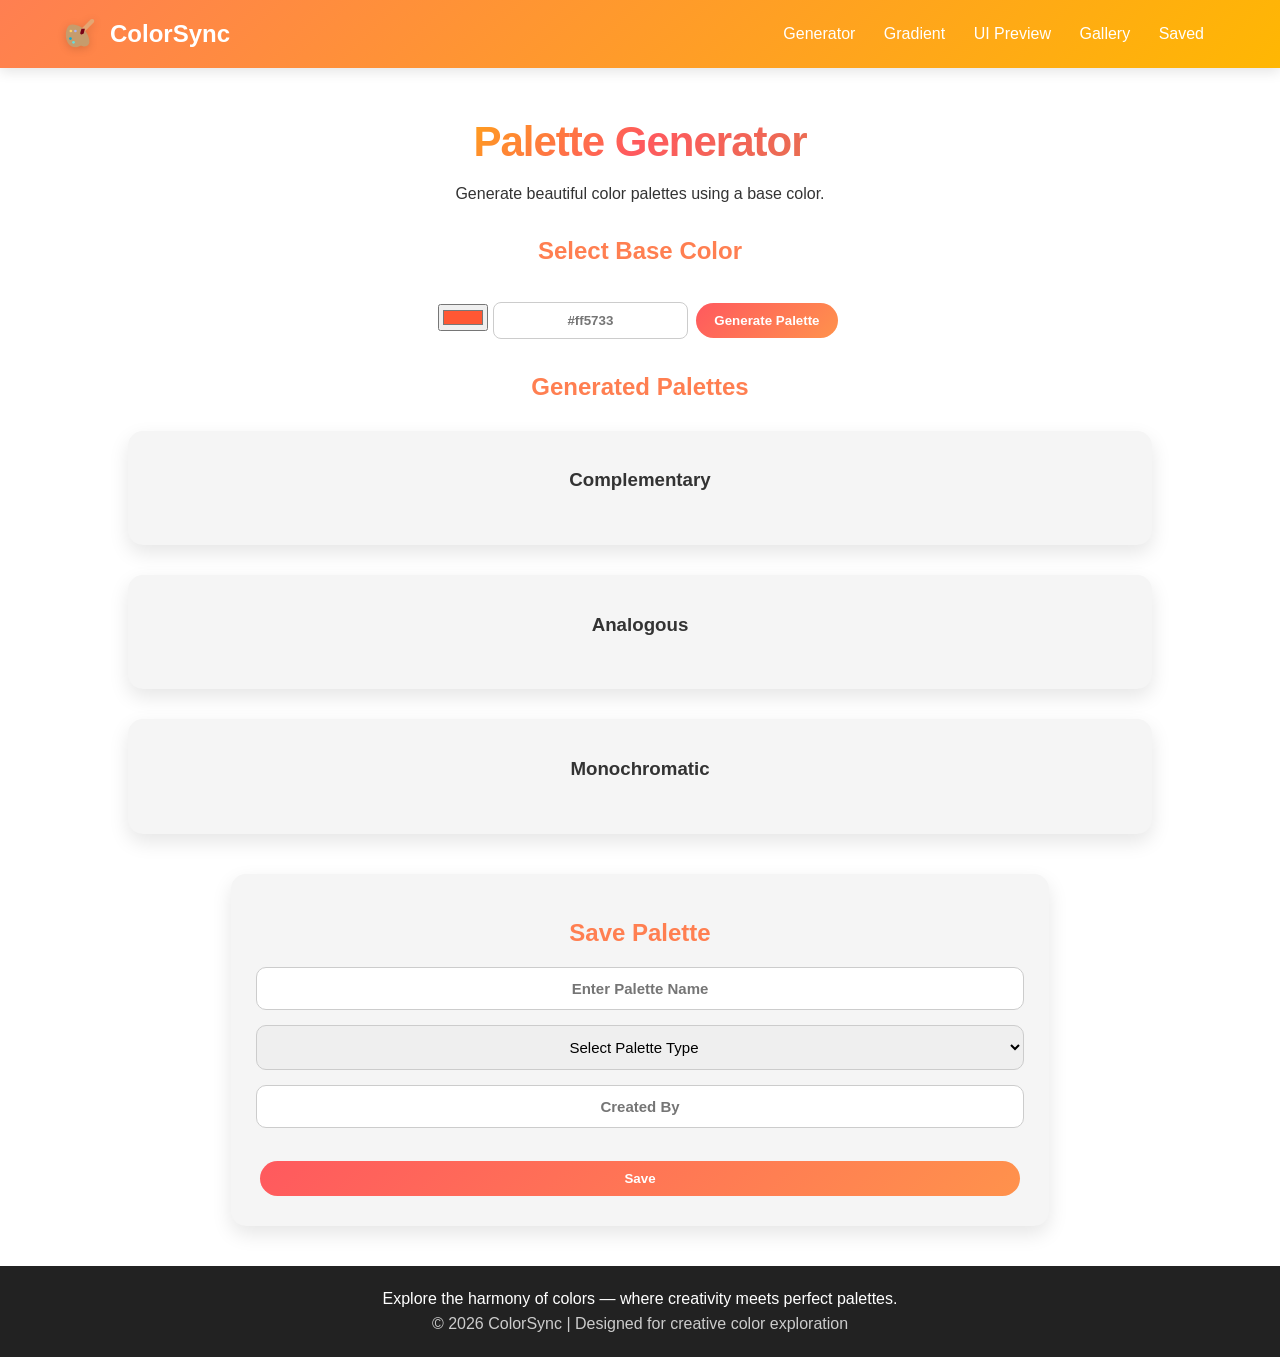
==== index.html @ de298b4b "Rename Ngenerator.html to index.html" ====
<!DOCTYPE html>
<html lang="en">
<head>
    <meta charset="UTF-8">
    <meta name="viewport" content="width=device-width, initial-scale=1.0">
    <title>Palette Generator</title>
    <link rel="stylesheet" href="Dstyle.css">
    <link rel="icon" href="data:image/svg+xml,<svg xmlns=%22http://www.w3.org/2000/svg%22 viewBox=%220 0 100 100%22><text y=%22.9em%22 font-size=%2290%22>🎨</text></svg>">
</head>

<body>
<!-- ===== HEADER ===== -->
<header class="main-header">
    <div class="nav-container">
        <h2 class="logo">
            <span class="logo-graphic"></span>
            ColorSync
        </h2>
        
        <nav class="nav-menu">
            <a href="Ngenerator.html">Generator</a>
            <a href="Ngradient.html">Gradient</a>
            <a href="Dlightdark.html">UI Preview</a>
            <a href="Agallery.html">Gallery</a>
            <a href="Asaved.html">Saved</a>
        </nav>
    </div>
</header>

<!-- ===== TITLE SECTION ===== -->
<section>
    <h1>Palette Generator</h1>
    <p>Generate beautiful color palettes using a base color.</p>
</section>

<!-- ===== COLOR INPUT SECTION ===== -->
<section class="generator-section">
    <h2>Select Base Color</h2>
    <input type="color" id="colorPicker" value="#ff5733">
    <input type="text" id="hexInput" placeholder="#ff5733">
    <button id="generatePaletteButton">Generate Palette</button>
</section>

<!-- ===== GENERATED PALETTES ===== -->
<section>
    <h2>Generated Palettes</h2>

    <!-- Complementary -->
    <div class="palette-section">
        <h3>Complementary</h3>
        <div id="complementaryPalette"></div>
    </div>

    <!-- Analogous -->
    <div class="palette-section">
        <h3>Analogous</h3>
        <div id="analogousPalette"></div>
    </div>

    <!-- Monochromatic -->
    <div class="palette-section">
        <h3>Monochromatic</h3>
        <div id="monochromaticPalette"></div>
    </div>
</section>

<!-- ===== SAVE FORM ===== -->
<section class="form-section">
    <h2>Save Palette</h2>

    <form id="paletteForm">
        <!-- Palette Name -->
        <input type="text" id="paletteName" placeholder="Enter Palette Name" required>

        <!-- Palette Type -->
        <select id="paletteCategory" required>
            <option value="">Select Palette Type</option>
            <option value="complementary">Complementary</option>
            <option value="analogous">Analogous</option>
            <option value="monochromatic">Monochromatic</option>
        </select>

        <!-- Creator Name -->
        <input type="text" id="creatorName" placeholder="Created By" required>

        <!-- Save Button -->
        <button type="submit" id="savePaletteButton">Save</button>
    </form>

</section>

<!-- ===== TOAST MESSAGE ===== -->
<div id="toast"></div>

<!-- ===== FOOTER ===== -->
<footer class="main-footer">
        <p class="footer-text">Explore the harmony of colors — where creativity meets perfect palettes.</p>
        <p class="copyright">&copy; 2026 ColorSync | Designed for creative color exploration</p>
    </footer>

<!-- ===== JS ===== -->
<script src="Ngenerator.js"></script>

</body>
</html>
---- Dstyle.css ----
/*GLOBAL STYLES*/
body {
    margin: 0;
    font-family: 'Poppins', Arial, sans-serif;
    background: #ffffff; /* Clean white canvas default across all views */
    color: #333333;
    text-align: center;
}

/*GALLERY PAGE OVERRIDE MOUNT*/
.gallery-page {
    background: #ffffff;
}

/*NAVIGATION HEADER*/
.main-header {
    background: linear-gradient(135deg, #ff7f51, #ffb703);
    padding: 15px 0;
    box-shadow: 0 4px 12px rgba(0,0,0,0.1);
}

.nav-container {
    display: flex;
    justify-content: space-between;
    align-items: center;
    width: 90%;
    margin: auto;
}

/* Logo Alignment for Typography and the Vector Icon */
.logo {
    color: #ffffff;
    font-size: 24px;
    font-weight: bold;
    margin: 0;
    display: flex;
    align-items: center;
    gap: 8px; /* Spacing between the icon and text */
}

/* UPDATED: Light brown palette vector matching your layout, set beside the text */
.logo .logo-graphic {
    width: 38px;  
    height: 38px;
    display: inline-block;
    background-repeat: no-repeat;
    background-position: center;
    background-size: contain;
    background-image: url("data:image/svg+xml;utf8,<svg xmlns='http://www.w3.org/2000/svg' viewBox='0 0 100 100'><path fill='%23C69C6D' d='M22 25C10 25 5 38 5 53s8 32 26 32c7 0 10-4 13-4s8 4 17 0c10-5 5-22 0-31C53 34 38 25 22 25z'/><circle cx='18' cy='42' r='3.5' fill='%23FFD166'/><circle cx='30' cy='42' r='3.5' fill='%23A9B3FA'/><circle cx='17' cy='62' r='3.5' fill='%2306AED5'/><circle cx='25' cy='72' r='3.5' fill='%2364DFDF'/><path fill='%23E5A673' d='M78 12c-2-2-6-2-8 0L46 36l8 8 24-24c2-2 2-6 0-8z'/><path fill='%23780016' d='M46 36l-3 10c-1 3 1 5 3 5s5-1 6-3l3-12-9 0z'/></svg>");
    filter: drop-shadow(0px 2px 4px rgba(0,0,0,0.15));
}

.nav-menu a {
    text-decoration: none;
    color: #ffffff;
    margin: 0 12px;
    font-weight: 500;
    position: relative;
    transition: color 0.3s ease;
}

/* NAV UNDERLINE ANIMATION EFFECT */
.nav-menu a::after {
    content: "";
    position: absolute;
    width: 0%;
    height: 2px;
    left: 0;
    bottom: -5px;
    background: #ffffff;
    transition: width 0.3s ease;
}

.nav-menu a:hover::after {
    width: 100%;
}

/*TYPOGRAPHY & HEADINGS*/
/* Dynamic Brightening Gradient Layout for ALL Primary Page Headings */
h1 {
    background: linear-gradient(135deg, #FF9F1C 0%, #FF595E 50%, #E76F51 100%);
    -webkit-background-clip: text; /* Legacy Engine Render Support */
    background-clip: text;         /* Standard Property Integration - No Editor Warnings */
    -webkit-text-fill-color: transparent;
    display: inline-block;
    font-size: 42px;
    letter-spacing: -1px;
    margin-top: 20px;
    margin-bottom: 15px;
    font-weight: bold;
    animation: pulseGlow 3s ease-in-out infinite alternate;
}

h2 {
    color: #ff7f51;
}

p {
    width: 70%;
    margin: auto;
    line-height: 1.6;
}

/*LAYOUT BLOCKS & CONTAINERS*/
section {
    margin: 30px auto;
    width: 80%;
}

/*COMPACT STRUCTURAL DATA TABLES*/
table {
    border-collapse: collapse;
    margin: 20px auto;
}

td {
    border-radius: 8px;
}

/*GALLERY CARDS AND ROW GRID SPACING*/
.palette-card {
    margin-bottom: 35px; /* Pushes the next color palette row down cleanly */
}

td table {
    box-shadow: 0 6px 15px rgba(0,0,0,0.1);
    border-radius: 12px;
    overflow: hidden;
    transition: transform 0.3s ease, box-shadow 0.3s ease;
}

td table:hover {
    transform: scale(1.05);
}

/*INTERACTION INTERFACE (BUTTONS)*/
button {
    padding: 10px 18px;
    border-radius: 25px;
    border: none;
    background: linear-gradient(135deg, #ff595e, #ff924c);
    color: #ffffff;
    font-weight: bold;
    cursor: pointer;
    margin-top: 18px;    /* Adds precise breathing space below the swatches/text */
    margin-bottom: 5px;   /* Keeps separation between stacked action buttons */
    margin-left: 4px;     /* Separates adjacent buttons horizontally */
    margin-right: 4px;
    transition: transform 0.3s ease, background 0.3s ease;
}

button:hover {
    transform: scale(1.05);
}

/*GALLERY INTERACTION ACCENTS*/
#randomPaletteButton {
    margin-left: 10px;
}

/*SAVED CONFIGURATION PAGE ELEMENTS*/
main table {
    width: 80%;
    background: #ffffff;
    border-radius: 15px;
    overflow: hidden;
    box-shadow: 0 8px 20px rgba(0,0,0,0.1);
    transition: transform 0.3s ease;
}

main table:hover {
    transform: translateY(-5px);
}

main table tr:first-child td {
    background: linear-gradient(135deg, #ff7f51, #ff595e);
    color: #ffffff;
    font-size: 18px;
}

main table tr:last-child td {
    background: #f8f8f8;
}

/*INPUT STYLING MATRIX*/
input[type="text"] {
    padding: 10px;
    border-radius: 8px;
    border: 1px solid #cccccc;
    text-align: center;
    font-weight: bold;
}

/*LIGHT / DARK TOGGLE SYSTEM*/
.input-section {
    background: #ffffff;
    padding: 20px;
    border-radius: 15px;
    box-shadow: 0 8px 20px rgba(0,0,0,0.1);
}

.palette {
    display: flex;
    border-radius: 15px;
    overflow: hidden;
    margin-top: 10px;
}

/* UPDATED: Neutral layout state so unrendered palette boxes stay hidden/clean dynamically */
.colorBox {
    height: 120px;
    flex: 1;
    background-color: #f8f9fa;
    color: transparent;
    transition: transform 0.3s ease, background-color 0.3s ease;
}

/* Dynamic Hex Input Color Selectors */
.colorInput {
    width: 60px;
    height: 60px;
    border: none;
    border-radius: 12px;
    margin: 10px;
    cursor: pointer;
    box-shadow: 0 4px 10px rgba(0,0,0,0.1);
    transition: transform 0.3s ease;
}

.colorInput:hover {
    transform: scale(1.1);
}

.darkPreview {
    background: #1e1e1e;
    padding: 20px;
    border-radius: 15px;
}

.darkPreview h2 {
    color: rgb(233, 127, 82);
}

/*PALETTE GENERATOR MODULES*/
.palette-section {
    margin-top: 30px;
    padding: 20px;
    background: #f5f5f5;
    border-radius: 15px;
    box-shadow: 0 8px 20px rgba(0,0,0,0.1);
    transition: transform 0.3s ease;
}

.palette-section:hover {
    transform: translateY(-5px);
}

#complementaryPalette,
#analogousPalette,
#monochromaticPalette {
    display: flex;
    border-radius: 10px;
    overflow: hidden;
    margin: 15px 0;
}

#complementaryPalette div,
#analogousPalette div,
#monochromaticPalette div {
    height: 100px;
    flex: 1;
    display: flex;
    justify-content: center;
    align-items: center;
    font-weight: bold;
    font-size: 14px;
    cursor: pointer;
    transition: transform 0.3s ease;
}

#complementaryPalette div:hover,
#analogousPalette div:hover,
#monochromaticPalette div:hover {
    transform: scale(1.05);
}

/*GRADIENT ENGINE CONTROL PANELS*/
#gradientPreview {
    height: 150px;
    border-radius: 15px;
    margin-top: 15px;
    box-shadow: 0 10px 25px rgba(0,0,0,0.2);
}

#cssCode {
    background: #222222;
    color: #00ffcc;
    padding: 10px;
    border-radius: 10px;
    display: inline-block;
    margin-top: 10px;
    font-family: monospace;
}

/*INTERFACE DATA ENTRY FORMS*/
.form-section {
    background: #f5f5f5;
    padding: 25px;
    border-radius: 15px;
    width: 60%;
    margin: 40px auto;
    box-shadow: 0 8px 20px rgba(0,0,0,0.1);
}

.form-section form {
    display: flex;
    flex-direction: column;
    gap: 15px;
}

.form-section input,
.form-section select {
    padding: 12px;
    border-radius: 10px;
    border: 1px solid #cccccc;
    font-size: 15px;
    text-align: center;
}

/*DYNAMIC NOTIFICATION SYSTEM (TOAST)*/
#toast {
    position: fixed;
    bottom: 20px;
    right: 20px;
    background: #222222;
    color: #ffffff;
    padding: 12px 18px;
    border-radius: 10px;
    opacity: 0;
    transition: opacity 0.4s ease;
    z-index: 1000;
}

/*CLOSING FOOTER ELEMENTS*/
.main-footer {
    background: #222222;
    color: #ffffff;
    padding: 20px;
    margin-top: 40px;
}

.copyright {
    color: #cccccc;
}

/*CORE RENDER ANIMATIONS*/
.palette, .palette-section, table {
    animation: fadeIn 0.6s ease-in-out;
}

@keyframes fadeIn {
    from { opacity: 0; transform: translateY(10px); }
    to { opacity: 1; transform: translateY(0); }
}

/* Heading Ambient Pulse Animation Map */
@keyframes pulseGlow {
    0% { filter: drop-shadow(0 2px 4px rgba(255, 159, 28, 0.15)); }
    100% { filter: drop-shadow(0 4px 12px rgba(255, 89, 94, 0.35)); }
}

/*RESPONSIVE MEDIA BREAKPOINTS*/
@media (max-width: 768px) {
    .nav-container {
        flex-direction: column;
        gap: 10px;
    }

    p {
        width: 90%;
    }

    section {
        width: 95%;
    }

    main table {
        width: 95%;
    }

    .form-section {
        width: 90%;
    }
}
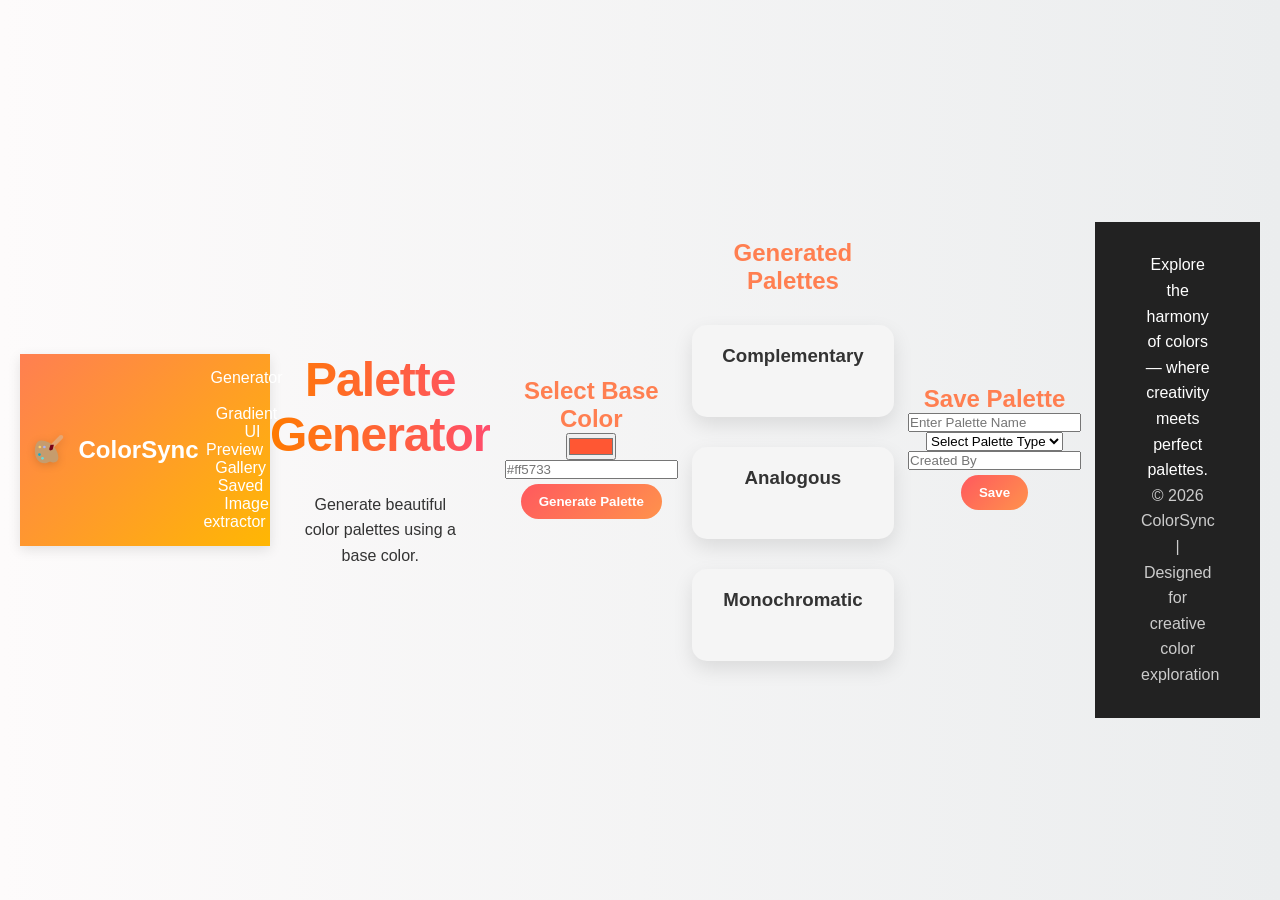
==== commit 52130ac3: "project updated" ====
--- a/index.html
+++ b/index.html
@@ -18,11 +18,12 @@
         </h2>
         
         <nav class="nav-menu">
-            <a href="Ngenerator.html">Generator</a>
+            <a href="index.html">Generator</a>
             <a href="Ngradient.html">Gradient</a>
             <a href="Dlightdark.html">UI Preview</a>
             <a href="Agallery.html">Gallery</a>
             <a href="Asaved.html">Saved</a>
+            <a href="image.html">Image extractor</a>
         </nav>
     </div>
 </header>
--- a/Dstyle.css
+++ b/Dstyle.css
@@ -1,18 +1,14 @@
-/*GLOBAL STYLES*/
+/* GLOBAL STYLES */
 body {
     margin: 0;
     font-family: 'Poppins', Arial, sans-serif;
-    background: #ffffff; /* Clean white canvas default across all views */
+    background: #ffffff; /* Clean white canvas default */
     color: #333333;
     text-align: center;
-}
-
-/*GALLERY PAGE OVERRIDE MOUNT*/
-.gallery-page {
-    background: #ffffff;
-}
-
-/*NAVIGATION HEADER*/
+    transition: background 0.3s ease;
+}
+
+/* NAVIGATION HEADER */
 .main-header {
     background: linear-gradient(135deg, #ff7f51, #ffb703);
     padding: 15px 0;
@@ -27,7 +23,6 @@
     margin: auto;
 }
 
-/* Logo Alignment for Typography and the Vector Icon */
 .logo {
     color: #ffffff;
     font-size: 24px;
@@ -35,10 +30,9 @@
     margin: 0;
     display: flex;
     align-items: center;
-    gap: 8px; /* Spacing between the icon and text */
-}
-
-/* UPDATED: Light brown palette vector matching your layout, set beside the text */
+    gap: 8px;
+}
+
 .logo .logo-graphic {
     width: 38px;  
     height: 38px;
@@ -59,7 +53,6 @@
     transition: color 0.3s ease;
 }
 
-/* NAV UNDERLINE ANIMATION EFFECT */
 .nav-menu a::after {
     content: "";
     position: absolute;
@@ -75,12 +68,11 @@
     width: 100%;
 }
 
-/*TYPOGRAPHY & HEADINGS*/
-/* Dynamic Brightening Gradient Layout for ALL Primary Page Headings */
+/* TYPOGRAPHY & HEADINGS */
 h1 {
     background: linear-gradient(135deg, #FF9F1C 0%, #FF595E 50%, #E76F51 100%);
-    -webkit-background-clip: text; /* Legacy Engine Render Support */
-    background-clip: text;         /* Standard Property Integration - No Editor Warnings */
+    -webkit-background-clip: text;
+    background-clip: text;
     -webkit-text-fill-color: transparent;
     display: inline-block;
     font-size: 42px;
@@ -101,39 +93,46 @@
     line-height: 1.6;
 }
 
-/*LAYOUT BLOCKS & CONTAINERS*/
+/* LAYOUT BLOCKS & CONTAINERS */
 section {
     margin: 30px auto;
     width: 80%;
 }
 
-/*COMPACT STRUCTURAL DATA TABLES*/
-table {
-    border-collapse: collapse;
-    margin: 20px auto;
-}
-
-td {
-    border-radius: 8px;
-}
-
-/*GALLERY CARDS AND ROW GRID SPACING*/
+/* GALLERY CARDS & FULL WIDTH SWATCHES */
 .palette-card {
-    margin-bottom: 35px; /* Pushes the next color palette row down cleanly */
-}
-
-td table {
-    box-shadow: 0 6px 15px rgba(0,0,0,0.1);
+    background: #ffffff;
+    padding: 20px;
+    border-radius: 15px;
+    margin-bottom: 35px;
+    box-shadow: 0 6px 15px rgba(0,0,0,0.05);
+}
+
+.color-swatch-container {
+    display: flex;
+    width: 100%;
+    height: 70px;
     border-radius: 12px;
     overflow: hidden;
-    transition: transform 0.3s ease, box-shadow 0.3s ease;
-}
-
-td table:hover {
-    transform: scale(1.05);
-}
-
-/*INTERACTION INTERFACE (BUTTONS)*/
+    box-shadow: 0 4px 10px rgba(0,0,0,0.1);
+    margin-bottom: 15px;
+}
+
+.swatch {
+    flex: 1;
+    display: flex;
+    align-items: center;
+    justify-content: center;
+    font-size: 12px;
+    font-weight: bold;
+    transition: flex 0.3s ease;
+}
+
+.swatch:hover {
+    flex: 1.5;
+}
+
+/* INTERACTION INTERFACE (BUTTONS) */
 button {
     padding: 10px 18px;
     border-radius: 25px;
@@ -142,10 +141,7 @@
     color: #ffffff;
     font-weight: bold;
     cursor: pointer;
-    margin-top: 18px;    /* Adds precise breathing space below the swatches/text */
-    margin-bottom: 5px;   /* Keeps separation between stacked action buttons */
-    margin-left: 4px;     /* Separates adjacent buttons horizontally */
-    margin-right: 4px;
+    margin: 5px;
     transition: transform 0.3s ease, background 0.3s ease;
 }
 
@@ -153,45 +149,7 @@
     transform: scale(1.05);
 }
 
-/*GALLERY INTERACTION ACCENTS*/
-#randomPaletteButton {
-    margin-left: 10px;
-}
-
-/*SAVED CONFIGURATION PAGE ELEMENTS*/
-main table {
-    width: 80%;
-    background: #ffffff;
-    border-radius: 15px;
-    overflow: hidden;
-    box-shadow: 0 8px 20px rgba(0,0,0,0.1);
-    transition: transform 0.3s ease;
-}
-
-main table:hover {
-    transform: translateY(-5px);
-}
-
-main table tr:first-child td {
-    background: linear-gradient(135deg, #ff7f51, #ff595e);
-    color: #ffffff;
-    font-size: 18px;
-}
-
-main table tr:last-child td {
-    background: #f8f8f8;
-}
-
-/*INPUT STYLING MATRIX*/
-input[type="text"] {
-    padding: 10px;
-    border-radius: 8px;
-    border: 1px solid #cccccc;
-    text-align: center;
-    font-weight: bold;
-}
-
-/*LIGHT / DARK TOGGLE SYSTEM*/
+/* INPUT SECTION & COLOR SELECTORS (RESTORED) */
 .input-section {
     background: #ffffff;
     padding: 20px;
@@ -199,23 +157,6 @@
     box-shadow: 0 8px 20px rgba(0,0,0,0.1);
 }
 
-.palette {
-    display: flex;
-    border-radius: 15px;
-    overflow: hidden;
-    margin-top: 10px;
-}
-
-/* UPDATED: Neutral layout state so unrendered palette boxes stay hidden/clean dynamically */
-.colorBox {
-    height: 120px;
-    flex: 1;
-    background-color: #f8f9fa;
-    color: transparent;
-    transition: transform 0.3s ease, background-color 0.3s ease;
-}
-
-/* Dynamic Hex Input Color Selectors */
 .colorInput {
     width: 60px;
     height: 60px;
@@ -231,42 +172,23 @@
     transform: scale(1.1);
 }
 
-.darkPreview {
-    background: #1e1e1e;
-    padding: 20px;
-    border-radius: 15px;
-}
-
-.darkPreview h2 {
-    color: rgb(233, 127, 82);
-}
-
-/*PALETTE GENERATOR MODULES*/
+/* PALETTE GENERATOR MODULES (RESTORED) */
 .palette-section {
     margin-top: 30px;
     padding: 20px;
     background: #f5f5f5;
     border-radius: 15px;
     box-shadow: 0 8px 20px rgba(0,0,0,0.1);
-    transition: transform 0.3s ease;
-}
-
-.palette-section:hover {
-    transform: translateY(-5px);
-}
-
-#complementaryPalette,
-#analogousPalette,
-#monochromaticPalette {
+}
+
+#complementaryPalette, #analogousPalette, #monochromaticPalette {
     display: flex;
     border-radius: 10px;
     overflow: hidden;
     margin: 15px 0;
 }
 
-#complementaryPalette div,
-#analogousPalette div,
-#monochromaticPalette div {
+#complementaryPalette div, #analogousPalette div, #monochromaticPalette div {
     height: 100px;
     flex: 1;
     display: flex;
@@ -278,13 +200,19 @@
     transition: transform 0.3s ease;
 }
 
-#complementaryPalette div:hover,
-#analogousPalette div:hover,
-#monochromaticPalette div:hover {
-    transform: scale(1.05);
-}
-
-/*GRADIENT ENGINE CONTROL PANELS*/
+/* UI PREVIEW (RESTORED) */
+.darkPreview {
+    background: #1e1e1e;
+    padding: 20px;
+    border-radius: 15px;
+    margin-top: 20px;
+}
+
+.darkPreview h2 {
+    color: rgb(233, 127, 82);
+}
+
+/* GRADIENT ENGINE CONTROL PANELS (RESTORED) */
 #gradientPreview {
     height: 150px;
     border-radius: 15px;
@@ -302,50 +230,11 @@
     font-family: monospace;
 }
 
-/*INTERFACE DATA ENTRY FORMS*/
-.form-section {
-    background: #f5f5f5;
-    padding: 25px;
-    border-radius: 15px;
-    width: 60%;
-    margin: 40px auto;
-    box-shadow: 0 8px 20px rgba(0,0,0,0.1);
-}
-
-.form-section form {
-    display: flex;
-    flex-direction: column;
-    gap: 15px;
-}
-
-.form-section input,
-.form-section select {
-    padding: 12px;
-    border-radius: 10px;
-    border: 1px solid #cccccc;
-    font-size: 15px;
-    text-align: center;
-}
-
-/*DYNAMIC NOTIFICATION SYSTEM (TOAST)*/
-#toast {
-    position: fixed;
-    bottom: 20px;
-    right: 20px;
-    background: #222222;
-    color: #ffffff;
-    padding: 12px 18px;
-    border-radius: 10px;
-    opacity: 0;
-    transition: opacity 0.4s ease;
-    z-index: 1000;
-}
-
-/*CLOSING FOOTER ELEMENTS*/
+/* FOOTER */
 .main-footer {
     background: #222222;
     color: #ffffff;
-    padding: 20px;
+    padding: 30px;
     margin-top: 40px;
 }
 
@@ -353,42 +242,147 @@
     color: #cccccc;
 }
 
-/*CORE RENDER ANIMATIONS*/
-.palette, .palette-section, table {
-    animation: fadeIn 0.6s ease-in-out;
-}
-
-@keyframes fadeIn {
-    from { opacity: 0; transform: translateY(10px); }
-    to { opacity: 1; transform: translateY(0); }
-}
-
-/* Heading Ambient Pulse Animation Map */
+/* CORE RENDER ANIMATIONS */
 @keyframes pulseGlow {
     0% { filter: drop-shadow(0 2px 4px rgba(255, 159, 28, 0.15)); }
     100% { filter: drop-shadow(0 4px 12px rgba(255, 89, 94, 0.35)); }
 }
 
-/*RESPONSIVE MEDIA BREAKPOINTS*/
 @media (max-width: 768px) {
-    .nav-container {
-        flex-direction: column;
-        gap: 10px;
-    }
-
-    p {
-        width: 90%;
-    }
-
-    section {
-        width: 95%;
-    }
-
-    main table {
-        width: 95%;
-    }
-
-    .form-section {
-        width: 90%;
-    }
+    .nav-container { flex-direction: column; gap: 10px; }
+    p { width: 90%; }
+    .swatch { font-size: 10px; }
+}
+/*image.css*/
+*{
+  margin:0;
+  padding:0;
+  box-sizing:border-box;
+  font-family:Arial, sans-serif;
+}
+
+body{
+  background:linear-gradient(to right,#fdfbfb,#ebedee);
+  min-height:100vh;
+  display:flex;
+  justify-content:center;
+  align-items:center;
+  padding:20px;
+}
+
+.container{
+  width:90%;
+  max-width:900px;
+  background:rgba(255,255,255,0.7);
+  backdrop-filter:blur(10px);
+  padding:40px;
+  border-radius:25px;
+  box-shadow:0 15px 40px rgba(0,0,0,0.08);
+}
+
+h1{
+  text-align:center;
+  margin-bottom:30px;
+  font-size:3rem;
+  background:linear-gradient(to right,#ff7b00,#ff4d6d);
+  -webkit-background-clip:text;
+  -webkit-text-fill-color:transparent;
+}
+
+.upload-box{
+  display:flex;
+  justify-content:center;
+  margin-bottom:25px;
+}
+
+#imageInput{
+  display:none;
+}
+
+#uploadBtn{
+  border:none;
+  padding:15px 28px;
+  border-radius:50px;
+  background:linear-gradient(to right,#ff7b00,#ff4d6d);
+  color:white;
+  font-size:16px;
+  font-weight:bold;
+  cursor:pointer;
+  transition:0.3s;
+}
+
+#uploadBtn:hover{
+  transform:scale(1.08);
+}
+
+.preview-section{
+  position:relative;
+  overflow:hidden;
+  border-radius:20px;
+}
+
+.preview-section img{
+  width:100%;
+  max-height:500px;
+  object-fit:cover;
+  border-radius:20px;
+  display:none;
+  cursor:crosshair;
+}
+
+.hover-circle{
+  position:absolute;
+  width:70px;
+  height:70px;
+  border:3px solid white;
+  border-radius:50%;
+  pointer-events:none;
+  display:none;
+  transform:translate(-50%, -50%);
+  box-shadow:0 0 20px rgba(0,0,0,0.4);
+}
+
+.palette-container{
+  margin-top:30px;
+  display:grid;
+  grid-template-columns:repeat(auto-fit,minmax(120px,1fr));
+  gap:18px;
+}
+
+.color-box{
+  height:140px;
+  border-radius:20px;
+  display:flex;
+  justify-content:center;
+  align-items:flex-end;
+  padding-bottom:15px;
+  color:white;
+  font-weight:bold;
+  cursor:pointer;
+  box-shadow:0 5px 20px rgba(0,0,0,0.15);
+  text-align:center;
+  padding-left:10px;
+  padding-right:10px;
+
+  transition:
+    background 0.5s ease,
+    transform 0.3s ease,
+    opacity 0.3s ease;
+}
+
+.color-box:hover{
+  transform:translateY(-8px) scale(1.03);
+}
+
+@keyframes fadeUp{
+
+  from{
+    opacity:0;
+    transform:translateY(20px);
+  }
+
+  to{
+    opacity:1;
+    transform:translateY(0);
+  }
 }
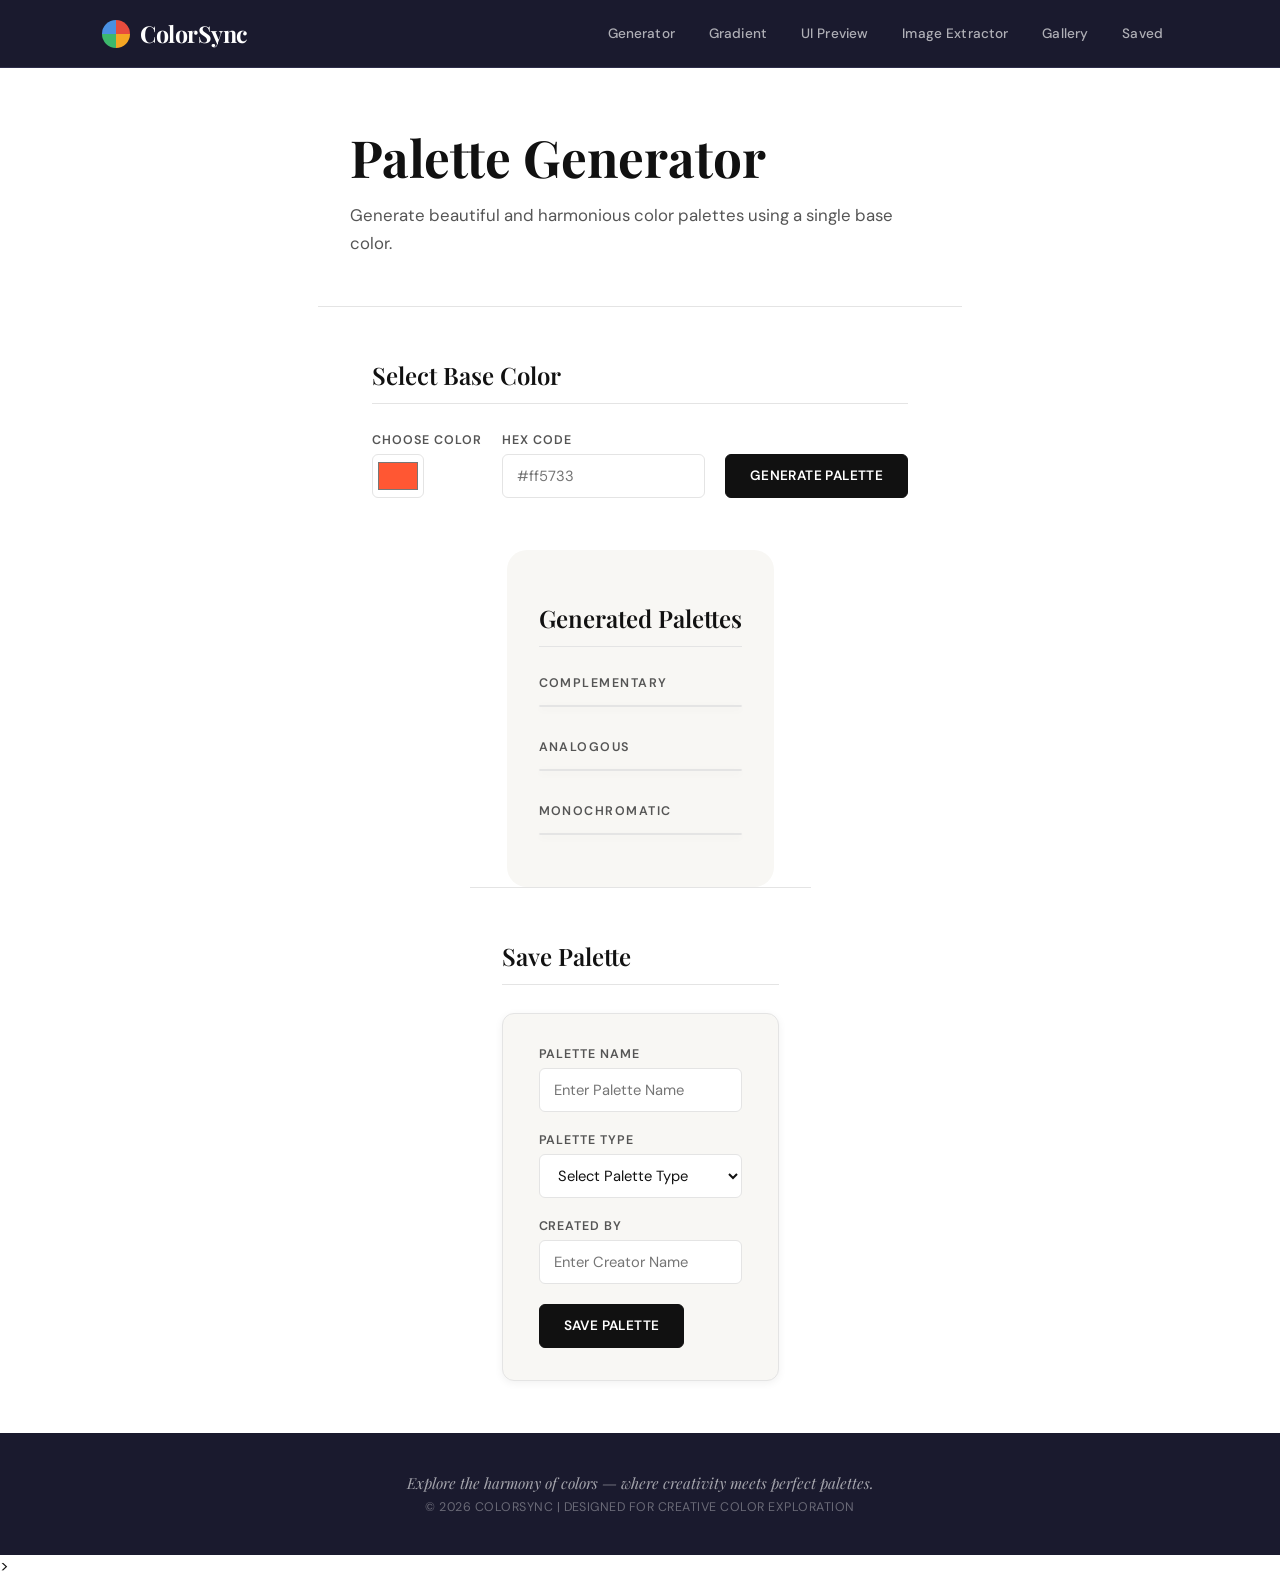
==== commit 99b49a66: "ColorSync Finished" ====
--- a/index.html
+++ b/index.html
@@ -3,104 +3,131 @@
 <head>
     <meta charset="UTF-8">
     <meta name="viewport" content="width=device-width, initial-scale=1.0">
-    <title>Palette Generator</title>
-    <link rel="stylesheet" href="Dstyle.css">
+    <title>ColorSync | Palette Generator</title>
+    <link rel="stylesheet" href="style.css">
     <link rel="icon" href="data:image/svg+xml,<svg xmlns=%22http://www.w3.org/2000/svg%22 viewBox=%220 0 100 100%22><text y=%22.9em%22 font-size=%2290%22>🎨</text></svg>">
 </head>
+<body>
 
-<body>
-<!-- ===== HEADER ===== -->
-<header class="main-header">
-    <div class="nav-container">
-        <h2 class="logo">
-            <span class="logo-graphic"></span>
-            ColorSync
-        </h2>
-        
-        <nav class="nav-menu">
-            <a href="index.html">Generator</a>
-            <a href="Ngradient.html">Gradient</a>
-            <a href="Dlightdark.html">UI Preview</a>
-            <a href="Agallery.html">Gallery</a>
-            <a href="Asaved.html">Saved</a>
-            <a href="image.html">Image extractor</a>
-        </nav>
-    </div>
-</header>
+    <!--HEADER / NAVIGATION-->
+    <header class="main-header">
+        <div class="nav-container">
 
-<!-- ===== TITLE SECTION ===== -->
-<section>
-    <h1>Palette Generator</h1>
-    <p>Generate beautiful color palettes using a base color.</p>
-</section>
+            <div class="logo">
+                <span class="logo-graphic"></span>
+                ColorSync
+            </div>
 
-<!-- ===== COLOR INPUT SECTION ===== -->
-<section class="generator-section">
-    <h2>Select Base Color</h2>
-    <input type="color" id="colorPicker" value="#ff5733">
-    <input type="text" id="hexInput" placeholder="#ff5733">
-    <button id="generatePaletteButton">Generate Palette</button>
-</section>
+            <nav class="nav-menu">
+                <a href="index.html">Generator</a>
+                <a href="gradient.html">Gradient</a>
+                <a href="lightdark.html">UI Preview</a>
+                <a href="image.html">Image Extractor</a>
+                <a href="gallery.html">Gallery</a>
+                <a href="saved.html">Saved</a>
+            </nav>
 
-<!-- ===== GENERATED PALETTES ===== -->
-<section>
-    <h2>Generated Palettes</h2>
+        </div>
+    </header>
 
-    <!-- Complementary -->
-    <div class="palette-section">
-        <h3>Complementary</h3>
-        <div id="complementaryPalette"></div>
-    </div>
 
-    <!-- Analogous -->
-    <div class="palette-section">
-        <h3>Analogous</h3>
-        <div id="analogousPalette"></div>
-    </div>
+    <!--PAGE INTRO-->
+    <section class="page-intro">
+        <h1>Palette Generator</h1>
+        <p>Generate beautiful and harmonious color palettes using a single base color.</p>
+    </section>
 
-    <!-- Monochromatic -->
-    <div class="palette-section">
-        <h3>Monochromatic</h3>
-        <div id="monochromaticPalette"></div>
-    </div>
-</section>
 
-<!-- ===== SAVE FORM ===== -->
-<section class="form-section">
-    <h2>Save Palette</h2>
+    <!--COLOR GENERATOR SECTION-->
+    <section class="generator-section">
+        <h2>Select Base Color</h2>
+        <div class="generator-controls">
 
-    <form id="paletteForm">
-        <!-- Palette Name -->
-        <input type="text" id="paletteName" placeholder="Enter Palette Name" required>
+            <div class="input-group">
+                <label for="colorPicker">Choose Color</label>
+                <input type="color" id="colorPicker" value="#ff5733">
+            </div>
 
-        <!-- Palette Type -->
-        <select id="paletteCategory" required>
-            <option value="">Select Palette Type</option>
-            <option value="complementary">Complementary</option>
-            <option value="analogous">Analogous</option>
-            <option value="monochromatic">Monochromatic</option>
-        </select>
+            <div class="input-group">
+                <label for="hexInput">HEX Code</label>
+                <input type="text" id="hexInput"placeholder="#ff5733">
+            </div>
 
-        <!-- Creator Name -->
-        <input type="text" id="creatorName" placeholder="Created By" required>
+            <button id="generatePaletteButton">Generate Palette</button>
 
-        <!-- Save Button -->
-        <button type="submit" id="savePaletteButton">Save</button>
-    </form>
+        </div>
+    </section>
 
-</section>
 
-<!-- ===== TOAST MESSAGE ===== -->
-<div id="toast"></div>
+    <!--GENERATED PALETTES-->
+    <section class="palette-display-section">
+        <h2>Generated Palettes</h2>
 
-<!-- ===== FOOTER ===== -->
-<footer class="main-footer">
+        <!--COMPLEMENTARY PALETTE-->
+        <div class="palette-section">
+            <h3>Complementary</h3>
+            <div id="complementaryPalette"></div>
+        </div>
+
+        <!--ANALOGOUS PALETTE-->
+        <div class="palette-section">
+            <h3>Analogous</h3>
+            <div id="analogousPalette"></div>
+        </div>
+
+        <!--MONOCHROMATIC PALETTE-->
+        <div class="palette-section">
+            <h3>Monochromatic</h3>
+            <div id="monochromaticPalette"></div>
+        </div>
+
+    </section>
+
+
+    <!--SAVE PALETTE FORM-->
+    <section class="form-section">
+        <h2>Save Palette</h2>
+        <form id="paletteForm">
+
+            <div class="form-group">
+                <label for="paletteName">Palette Name</label>
+                <input type="text" id="paletteName" placeholder="Enter Palette Name" required>
+            </div>
+
+            <div class="form-group">
+                <label for="paletteCategory">Palette Type</label>
+                <select id="paletteCategory" required>
+                    <option value="">Select Palette Type</option>
+                    <option value="complementary">Complementary</option>
+                    <option value="analogous">Analogous</option>
+                    <option value="monochromatic">Monochromatic</option>
+                </select>
+            </div>
+            
+            <div class="form-group">
+                <label for="creatorName">Created By</label>
+                <input type="text" id="creatorName" placeholder="Enter Creator Name" required>
+            </div>
+
+            <button type="submit" id="savePaletteButton">Save Palette</button>
+
+        </form>
+    </section>
+
+
+    <!--TOAST NOTIFICATION-->
+    <div id="toast"></div>
+
+
+    <!--FOOTER-->
+    <footer class="main-footer">
         <p class="footer-text">Explore the harmony of colors — where creativity meets perfect palettes.</p>
         <p class="copyright">&copy; 2026 ColorSync | Designed for creative color exploration</p>
     </footer>
 
-<!-- ===== JS ===== -->
-<script src="Ngenerator.js"></script>
+
+    <!--JAVASCRIPT-->
+    <script src="index.js"></script>
 
 </body>
-</html>
+</html>>
--- a/style.css
+++ b/style.css
@@ -0,0 +1,812 @@
+@import url('https://fonts.googleapis.com/css2?family=Playfair+Display:ital,wght@0,600;0,700;1,400&family=DM+Sans:wght@300;400;500;600&display=swap');
+
+/*TOKENS*/
+:root {
+  --white:        #ffffff;
+  --off-white:    #f8f7f4;
+  --ink:          #111111;
+  --ink-muted:    #555555;
+  --ink-faint:    #aaaaaa;
+  --accent:       #e84c3d;        
+  --accent-2:     #f5a623;        
+  --border:       #e4e4e4;
+  --border-dark:  #cccccc;
+  --radius-sm:    6px;
+  --radius-md:    12px;
+  --radius-lg:    20px;
+  --shadow-sm:    0 2px 8px rgba(0,0,0,.06);
+  --shadow-md:    0 6px 24px rgba(0,0,0,.10);
+  --shadow-lg:    0 16px 48px rgba(0,0,0,.14);
+  --font-display: 'Playfair Display', Georgia, serif;
+  --font-body:    'DM Sans', sans-serif;
+  --nav-h:        68px;
+  --section-gap:  80px;
+  --max-w:        1140px;
+}
+
+/*RESET*/
+*, *::before, *::after { box-sizing: border-box; margin: 0; padding: 0; }
+html { scroll-behavior: smooth; }
+body {
+  font-family: var(--font-body);
+  background: var(--white);
+  color: var(--ink);
+  min-height: 100vh;
+  display: flex;
+  flex-direction: column;
+  -webkit-font-smoothing: antialiased;
+}
+img { display: block; max-width: 100%; }
+a { color: inherit; text-decoration: none; }
+button { cursor: pointer; font-family: var(--font-body); }
+input, select, textarea { font-family: var(--font-body); }
+
+/*HEADER / NAV*/
+.main-header {
+  position: sticky;
+  top: 0;
+  z-index: 100;
+  background: #1a1a2e;
+  border-bottom: 1.5px solid #2e2e4a;
+  height: var(--nav-h);
+}
+.nav-container {
+  max-width: var(--max-w);
+  margin: 0 auto;
+  padding: 0 32px;
+  height: 100%;
+  display: flex;
+  align-items: center;
+  justify-content: space-between;
+  gap: 24px;
+}
+
+/*Logo*/
+.logo {
+  font-family: var(--font-display);
+  font-size: 1.45rem;
+  font-weight: 700;
+  letter-spacing: -.5px;
+  color: #ffffff;
+  display: flex;
+  align-items: center;
+  gap: 10px;
+  white-space: nowrap;
+}
+.logo-graphic {
+  display: inline-block;
+  width: 28px;
+  height: 28px;
+  border-radius: 50%;
+  background: conic-gradient(
+    #e84c3d 0deg 90deg,
+    #f5a623 90deg 180deg,
+    #3db86c 180deg 270deg,
+    #4a90e2 270deg 360deg
+  );
+  flex-shrink: 0;
+}
+
+/*Nav links*/
+.nav-menu {
+  display: flex;
+  align-items: center;
+  gap: 4px;
+}
+.nav-menu a {
+  font-size: .85rem;
+  font-weight: 500;
+  color: rgba(255,255,255,.65);
+  padding: 6px 14px;
+  border-radius: 30px;
+  border: 1.5px solid transparent;
+  transition: color .2s, border-color .2s, background .2s;
+  letter-spacing: .01em;
+  white-space: nowrap;
+}
+.nav-menu a:hover,
+.nav-menu a.active {
+  color: #ffffff;
+  border-color: rgba(255,255,255,.3);
+  background: rgba(255,255,255,.1);
+}
+
+/*PAGE INTRO / HERO STRIP*/
+.page-intro,
+.intro-section {
+  max-width: var(--max-w);
+  margin: 60px auto 0;
+  padding: 0 32px 48px;
+  border-bottom: 1.5px solid var(--border);
+}
+.page-intro h1,
+.intro-section h1,
+.bright-heading {
+  font-family: var(--font-display);
+  font-size: clamp(2rem, 4vw, 3.2rem);
+  font-weight: 700;
+  line-height: 1.15;
+  color: var(--ink);
+  margin-bottom: 14px;
+  text-align: left;
+}
+.page-intro p,
+.intro-section p {
+  font-size: 1.05rem;
+  color: var(--ink-muted);
+  max-width: 580px;
+  line-height: 1.7;
+  text-align: left;
+}
+
+/*SECTION SHARED*/
+section {
+  max-width: var(--max-w);
+  margin: 0 auto;
+  padding: 52px 32px;
+}
+section h2 {
+  font-family: var(--font-display);
+  font-size: 1.5rem;
+  font-weight: 600;
+  color: var(--ink);
+  margin-bottom: 28px;
+  padding-bottom: 12px;
+  border-bottom: 1.5px solid var(--border);
+}
+section h3 {
+  font-size: .78rem;
+  font-weight: 600;
+  text-transform: uppercase;
+  letter-spacing: .12em;
+  color: var(--ink-muted);
+  margin-bottom: 14px;
+}
+
+/*GENERATOR CONTROLS*/
+.generator-section { background: var(--white); }
+.generator-controls {
+  display: flex;
+  flex-direction: column;
+  align-items: flex-start;
+  gap: 20px;
+}
+/*On the palette generator page (index) keep row layout*/
+.generator-section:not(.gradient-controls-section) .generator-controls {
+  flex-direction: row;
+  flex-wrap: wrap;
+  align-items: flex-end;
+}
+.input-group {
+  display: flex;
+  flex-direction: column;
+  gap: 6px;
+}
+.input-group label {
+  font-size: .78rem;
+  font-weight: 600;
+  text-transform: uppercase;
+  letter-spacing: .08em;
+  color: var(--ink-muted);
+}
+
+/*Text inputs*/
+.generator-controls input[type="text"],
+.generator-controls select,
+.input-section input[type="text"],
+.input-section select {
+  height: 44px;
+  padding: 0 14px;
+  border: 1.5px solid var(--border);
+  border-radius: var(--radius-sm);
+  font-size: .92rem;
+  color: var(--ink);
+  background: var(--white);
+  transition: border-color .2s;
+  min-width: 160px;
+}
+.generator-controls input[type="text"]:focus,
+.generator-controls select:focus {
+  outline: none;
+  border-color: var(--accent);
+}
+
+/*Color picker*/
+input[type="color"] {
+  width: 52px;
+  height: 44px;
+  border: 1.5px solid var(--border);
+  border-radius: var(--radius-sm);
+  padding: 3px;
+  background: var(--white);
+  cursor: pointer;
+  transition: border-color .2s, box-shadow .2s;
+}
+input[type="color"]:hover { border-color: var(--ink-muted); }
+
+/*Range slider*/
+input[type="range"] {
+  -webkit-appearance: none;
+  appearance: none;
+  width: 180px;
+  height: 4px;
+  border-radius: 2px;
+  background: var(--border);
+  outline: none;
+  cursor: pointer;
+}
+input[type="range"]::-webkit-slider-thumb {
+  -webkit-appearance: none;
+  width: 18px;
+  height: 18px;
+  border-radius: 50%;
+  background: var(--ink);
+  border: 2px solid var(--white);
+  box-shadow: 0 0 0 1.5px var(--ink);
+  transition: background .15s;
+}
+input[type="range"]::-webkit-slider-thumb:hover { background: var(--accent); box-shadow: 0 0 0 1.5px var(--accent); }
+
+/*BUTTONS*/
+button,
+.btn-save,
+.btn-preview,
+#generatePaletteButton,
+#generateGradientButton,
+#savePaletteButton,
+#previewBtn,
+#copyCodeButton,
+#uploadBtn {
+  display: inline-flex;
+  align-items: center;
+  justify-content: center;
+  gap: 8px;
+  height: 44px;
+  padding: 0 24px;
+  border-radius: var(--radius-sm);
+  border: 1.5px solid var(--ink);
+  background: var(--ink);
+  color: var(--white);
+  font-size: .85rem;
+  font-weight: 600;
+  letter-spacing: .03em;
+  text-transform: uppercase;
+  transition: background .2s, color .2s, box-shadow .2s, transform .1s;
+  white-space: nowrap;
+}
+button:hover,
+.btn-save:hover,
+.btn-preview:hover,
+#generatePaletteButton:hover,
+#generateGradientButton:hover,
+#savePaletteButton:hover,
+#previewBtn:hover,
+#copyCodeButton:hover,
+#uploadBtn:hover {
+  background: var(--accent);
+  border-color: var(--accent);
+  box-shadow: var(--shadow-md);
+  transform: translateY(-1px);
+}
+button:active { transform: translateY(0); }
+
+/*Secondary / ghost variant*/
+.btn-preview {
+  background: var(--white);
+  color: var(--ink);
+  border-color: var(--border-dark);
+  margin-left: 8px;
+}
+.btn-preview:hover {
+  background: var(--accent);
+  color: var(--white);
+  border-color: var(--accent);
+}
+
+/*COLOR BOXES (palette cells)*/
+.color-box {
+  flex: 1;
+  min-width: 80px;
+  height: 110px;
+  display: flex;
+  align-items: flex-end;
+  justify-content: flex-start;
+  padding: 10px 12px;
+  font-size: .72rem;
+  font-weight: 600;
+  letter-spacing: .04em;
+  cursor: pointer;
+  transition: transform .15s, box-shadow .15s;
+  user-select: none;
+}
+.color-box:hover {
+  transform: translateY(-4px);
+  box-shadow: 0 8px 20px rgba(0,0,0,.18);
+  z-index: 1;
+}
+
+/*Palette wrapper row*/
+#complementaryPalette,
+#analogousPalette,
+#monochromaticPalette {
+  display: flex;
+  border-radius: var(--radius-md);
+  overflow: hidden;
+  box-shadow: var(--shadow-sm);
+  border: 1.5px solid var(--border);
+}
+
+/*PALETTE DISPLAY SECTION*/
+.palette-display-section { background: var(--off-white); border-radius: var(--radius-lg); }
+.palette-section {
+  margin-bottom: 32px;
+  max-width: 100%;
+  padding: 0;
+}
+.palette-section:last-child { margin-bottom: 0; }
+
+/*SAVE PALETTE FORM*/
+.form-section {
+  background: var(--white);
+  border-top: 1.5px solid var(--border);
+}
+.form-group {
+  display: flex;
+  flex-direction: column;
+  gap: 6px;
+  margin-bottom: 20px;
+}
+.form-group label {
+  font-size: .78rem;
+  font-weight: 600;
+  text-transform: uppercase;
+  letter-spacing: .08em;
+  color: var(--ink-muted);
+}
+.form-group input,
+.form-group select {
+  height: 44px;
+  padding: 0 14px;
+  border: 1.5px solid var(--border);
+  border-radius: var(--radius-sm);
+  font-size: .92rem;
+  color: var(--ink);
+  background: var(--white);
+  transition: border-color .2s;
+  max-width: 480px;
+}
+.form-group input:focus,
+.form-group select:focus {
+  outline: none;
+  border-color: var(--accent);
+}
+#paletteForm {
+  max-width: 520px;
+  background: var(--off-white);
+  border: 1.5px solid var(--border);
+  border-radius: var(--radius-md);
+  padding: 32px 36px;
+  box-shadow: var(--shadow-sm);
+}
+
+/*TOAST*/
+#toast {
+  position: fixed;
+  bottom: 32px;
+  left: 50%;
+  transform: translateX(-50%);
+  background: var(--ink);
+  color: var(--white);
+  padding: 12px 28px;
+  border-radius: 40px;
+  font-size: .85rem;
+  font-weight: 500;
+  opacity: 0;
+  pointer-events: none;
+  transition: opacity .3s;
+  z-index: 999;
+  letter-spacing: .03em;
+  box-shadow: var(--shadow-md);
+  white-space: nowrap;
+}
+
+/*GRADIENT PAGE*/
+.preview-section-wrapper {
+  background: var(--off-white);
+  border-radius: var(--radius-lg);
+}
+#gradientPreview {
+  width: 100%;
+  height: 160px;
+  border-radius: var(--radius-md);
+  border: 1.5px solid var(--border);
+  background: linear-gradient(90deg, #ff7f51, #ffb703);
+  transition: background .4s ease;
+}
+
+.css-section {
+  background: var(--white);
+  border-top: 1.5px solid var(--border);
+}
+#cssCode {
+  font-family: 'Courier New', monospace;
+  font-size: .88rem;
+  background: var(--off-white);
+  border: 1.5px solid var(--border);
+  border-radius: var(--radius-sm);
+  padding: 16px 20px;
+  color: var(--ink);
+  margin-bottom: 16px;
+  word-break: break-all;
+  max-width: 700px;
+  line-height: 1.6;
+}
+
+/*UI PREVIEW PAGE (lightdark)*/
+.content-wrapper {
+  flex: 1;
+  display: flex;
+  flex-direction: column;
+}
+.input-section {
+  max-width: var(--max-w);
+  margin: 0 auto;
+  padding: 52px 32px;
+}
+.color-input-wrapper {
+  display: flex;
+  gap: 12px;
+  flex-wrap: wrap;
+  margin-bottom: 24px;
+}
+.color-input-wrapper input[type="color"] {
+  width: 56px;
+  height: 56px;
+  border-radius: var(--radius-sm);
+  border: 2px solid var(--border);
+  padding: 3px;
+}
+.preview-section {
+  width: 100%;
+  max-width: 100%;
+  margin: 0;
+  padding: 52px 32px;
+}
+.preview-section h2 {
+  max-width: var(--max-w);
+  margin-left: auto;
+  margin-right: auto;
+}
+.darkPreview {
+  background: #111111;
+  width: 100%;
+  max-width: 100%;
+  margin: 0 0 0 0;
+  padding: 52px 32px 60px;
+  border-radius: 0;
+}
+.darkPreview h2 {
+  color: #ffffff;
+  border-bottom-color: #333333;
+  max-width: var(--max-w);
+  margin-left: auto;
+  margin-right: auto;
+}
+.palette {
+  display: flex;
+  border-radius: var(--radius-md);
+  overflow: hidden;
+  border: 1.5px solid var(--border);
+  box-shadow: var(--shadow-sm);
+  width: 100%;
+  max-width: var(--max-w);
+  margin: 0 auto;
+  min-height: 120px;
+}
+.palette.dark { border-color: #333333; }
+.colorBox {
+  flex: 1;
+  min-height: 120px;
+  display: flex;
+  align-items: center;
+  justify-content: center;
+  font-size: .75rem;
+  font-weight: 600;
+  letter-spacing: .04em;
+  transition: transform .15s;
+}
+.colorBox:hover { transform: scaleY(1.05); }
+
+/*IMAGE EXTRACTOR PAGE*/
+.image-page-container {
+  max-width: var(--max-w);
+  margin: 0 auto;
+  padding: 0 32px;
+  width: 100%;
+  flex: 1;
+}
+.upload-section {
+  padding: 40px 32px;
+  border-bottom: 1.5px solid var(--border);
+}
+.upload-box {
+  display: flex;
+  align-items: center;
+  gap: 16px;
+  padding: 32px;
+  border: 2px dashed var(--border-dark);
+  border-radius: var(--radius-md);
+  background: var(--off-white);
+  max-width: 560px;
+  transition: border-color .2s;
+}
+.upload-box:hover { border-color: var(--accent); }
+#imageInput { display: none; }
+
+.image-preview-wrapper {
+  position: relative;
+  display: inline-block;
+  max-width: 100%;
+}
+#previewImage {
+  max-width: 100%;
+  max-height: 500px;
+  border-radius: var(--radius-md);
+  border: 1.5px solid var(--border);
+  box-shadow: var(--shadow-md);
+  display: none;
+}
+.hover-circle {
+  display: none;
+  position: absolute;
+  width: 40px;
+  height: 40px;
+  border-radius: 50%;
+  border: 2.5px solid var(--white);
+  box-shadow: 0 0 0 2px rgba(0,0,0,.5), var(--shadow-sm);
+  transform: translate(-50%, -50%);
+  pointer-events: none;
+  z-index: 10;
+}
+
+.palette-results-section { padding: 52px 32px 80px; }
+#paletteContainer {
+  display: flex;
+  border-radius: var(--radius-md);
+  overflow: hidden;
+  border: 1.5px solid var(--border);
+  min-height: 110px;
+  box-shadow: var(--shadow-sm);
+}
+#paletteContainer .color-box {
+  min-height: 110px;
+}
+
+/*GALLERY PAGE*/
+.palette-group {
+  max-width: var(--max-w);
+  margin: 0 auto;
+  padding: 52px 32px;
+  border-bottom: 1.5px solid var(--border);
+}
+.palette-group:last-child { border-bottom: none; }
+.palette-group h2 {
+  font-family: var(--font-display);
+  font-size: 1.5rem;
+  font-weight: 600;
+  margin-bottom: 8px;
+  padding-bottom: 12px;
+  border-bottom: 1.5px solid var(--border);
+  text-align: left;
+}
+.palette-group > p {
+  color: var(--ink-muted);
+  font-size: .95rem;
+  line-height: 1.7;
+  margin-bottom: 32px;
+  max-width: 640px;
+  text-align: left;
+}
+.palette-grid {
+  display: grid;
+  grid-template-columns: repeat(3, 1fr);
+  gap: 24px;
+}
+.palette-card {
+  border: 1.5px solid var(--border);
+  border-radius: var(--radius-md);
+  overflow: hidden;
+  background: var(--white);
+  box-shadow: var(--shadow-sm);
+  transition: box-shadow .25s, transform .25s;
+  display: flex;
+  flex-direction: column;
+}
+.palette-card:hover {
+  box-shadow: var(--shadow-lg);
+  transform: translateY(-4px);
+}
+.color-swatch-container {
+  display: flex;
+  height: 120px;
+  overflow: hidden;
+}
+.swatch {
+  flex: 1;
+  cursor: pointer;
+  transition: flex .2s;
+  display: flex;
+  align-items: flex-end;
+  justify-content: center;
+  padding-bottom: 6px;
+  font-size: .6rem;
+  font-weight: 700;
+  letter-spacing: .04em;
+  text-align: center;
+  overflow: hidden;
+}
+.swatch:hover { flex: 1.6; }
+.palette-info {
+  padding: 16px 18px 12px;
+  font-size: .85rem;
+  color: var(--ink-muted);
+  line-height: 1.6;
+  flex: 1;
+}
+.palette-info strong { color: var(--ink); }
+.palette-card > .btn-save,
+.palette-card > .btn-preview {
+  margin: 0 18px 18px;
+  height: 38px;
+  font-size: .78rem;
+}
+.palette-card > .btn-save {
+  margin-bottom: 8px;
+}
+
+/*SAVED PALETTES PAGE*/
+#saved-palettes-section {
+  padding: 52px 32px 80px;
+  max-width: var(--max-w);
+  margin: 0 auto;
+}
+/* Saved page intro heading — ensure display font matches all other pages */
+#saved-palettes-section ~ * h1,
+main > section h1,
+main section h1 {
+  font-family: var(--font-display);
+}
+#saved-palettes {
+  display: flex;
+  flex-direction: column;
+  gap: 28px;
+}
+#saved-palettes .palette-section {
+  border: 1.5px solid var(--border);
+  border-radius: var(--radius-md);
+  padding: 24px 28px;
+  background: var(--white);
+  box-shadow: var(--shadow-sm);
+  transition: box-shadow .2s;
+}
+#saved-palettes .palette-section:hover { box-shadow: var(--shadow-md); }
+#saved-palettes h2 {
+  font-family: var(--font-display);
+  font-size: 1.2rem;
+  color: var(--ink);
+  margin-bottom: 6px;
+  border-bottom: none;
+  padding-bottom: 0;
+}
+#saved-palettes p {
+  font-size: .85rem;
+  color: var(--ink-muted);
+  margin-bottom: 16px;
+  line-height: 1.6;
+}
+#saved-palettes button {
+  height: 38px;
+  padding: 0 20px;
+  font-size: .78rem;
+  margin-top: 12px;
+}
+#saved-palettes button:last-child {
+  background: var(--white);
+  color: var(--accent);
+  border-color: var(--accent);
+  margin-left: 10px;
+}
+#saved-palettes button:last-child:hover {
+  background: var(--accent);
+  color: var(--white);
+}
+
+/* Saved page top section heading fix */
+main > section:first-child h1,
+main > section.intro-section h1 {
+  font-family: var(--font-display) !important;
+  font-size: clamp(2rem, 4vw, 3.2rem);
+  font-weight: 700;
+}
+
+/*FOOTER*/
+.main-footer {
+  margin-top: auto;
+  border-top: none;
+  padding: 40px 32px;
+  text-align: center;
+  background: #1a1a2e;
+}
+.footer-text {
+  font-style: italic;
+  font-family: var(--font-display);
+  font-size: .95rem;
+  color: rgba(255,255,255,.6);
+  margin-bottom: 6px;
+}
+.copyright {
+  font-size: .78rem;
+  color: rgba(255,255,255,.35);
+  letter-spacing: .04em;
+  text-transform: uppercase;
+}
+
+/*UTILITY*/
+main { flex: 1; }
+
+/*RESPONSIVE*/
+@media (max-width: 768px) {
+  :root { --nav-h: 60px; }
+  .nav-container { padding: 0 18px; }
+  .nav-menu { gap: 2px; }
+  .nav-menu a { padding: 5px 10px; font-size: .78rem; }
+  .logo { font-size: 1.2rem; }
+
+  section,
+  .page-intro,
+  .intro-section,
+  .input-section,
+  .preview-section,
+  .palette-group,
+  .image-page-container,
+  #saved-palettes-section { padding-left: 18px; padding-right: 18px; }
+
+  .generator-controls { gap: 14px; }
+  .generator-controls input[type="text"],
+  .generator-controls select { min-width: 130px; }
+
+  .palette-grid { grid-template-columns: 1fr; }
+
+  .color-box { height: 80px; font-size: .65rem; }
+  #complementaryPalette,
+  #analogousPalette,
+  #monochromaticPalette { border-radius: var(--radius-sm); }
+
+  #gradientPreview { height: 160px; }
+}
+
+@media (max-width: 500px) {
+  .nav-menu a { display: none; }
+  .nav-menu a:first-child,
+  .nav-menu a:last-child { display: inline-flex; }
+}
+
+/*SAVED PAGE — ensure h1 uses display font*/
+main section h1 {
+  font-family: var(--font-display);
+  font-size: clamp(2rem, 4vw, 3.2rem);
+  font-weight: 700;
+  line-height: 1.15;
+  color: var(--ink);
+  margin-bottom: 14px;
+}
+
+/*GRADIENT PAGE — vertical stacked controls*/
+.generator-section .generator-controls {
+  flex-direction: column;
+  align-items: flex-start;
+}
+/* Override back to row for index page which has hex + color picker side by side */
+.generator-section .generator-controls .input-group + .input-group + button {
+  align-self: flex-end;
+}
